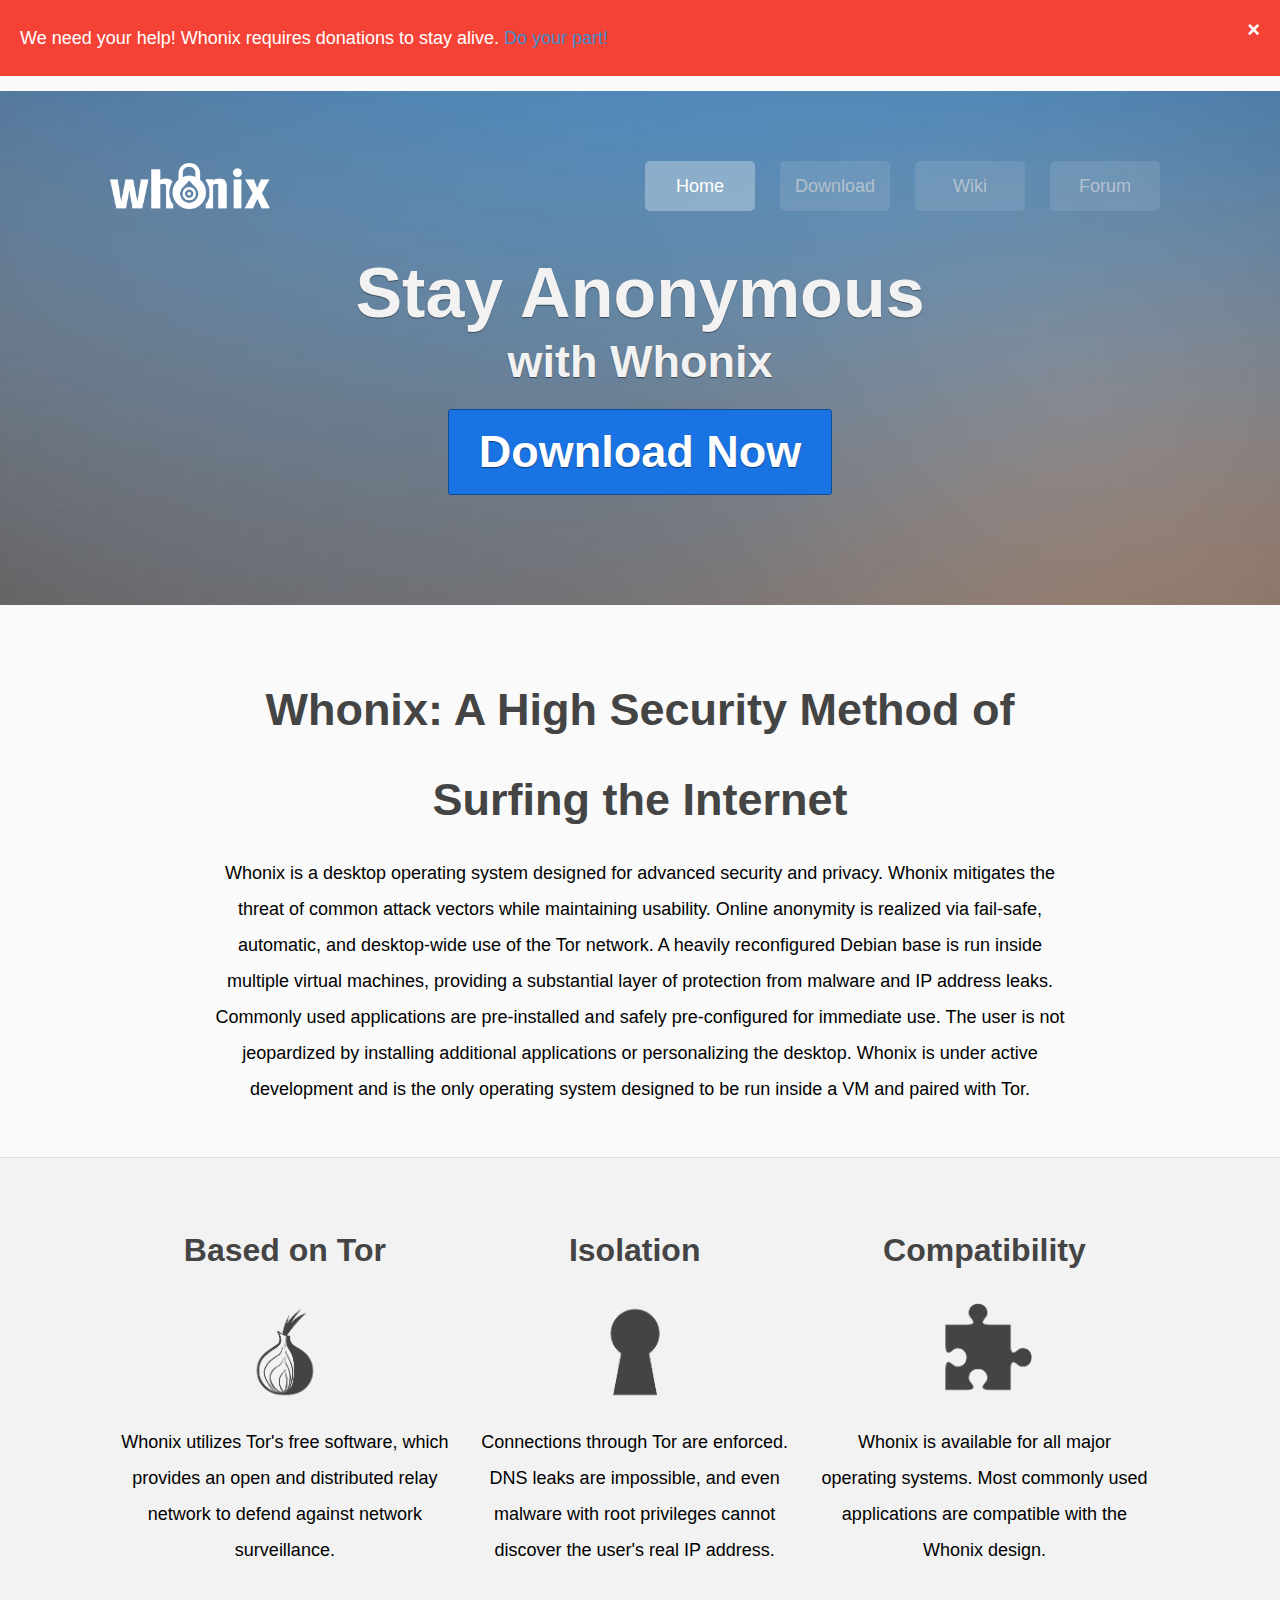
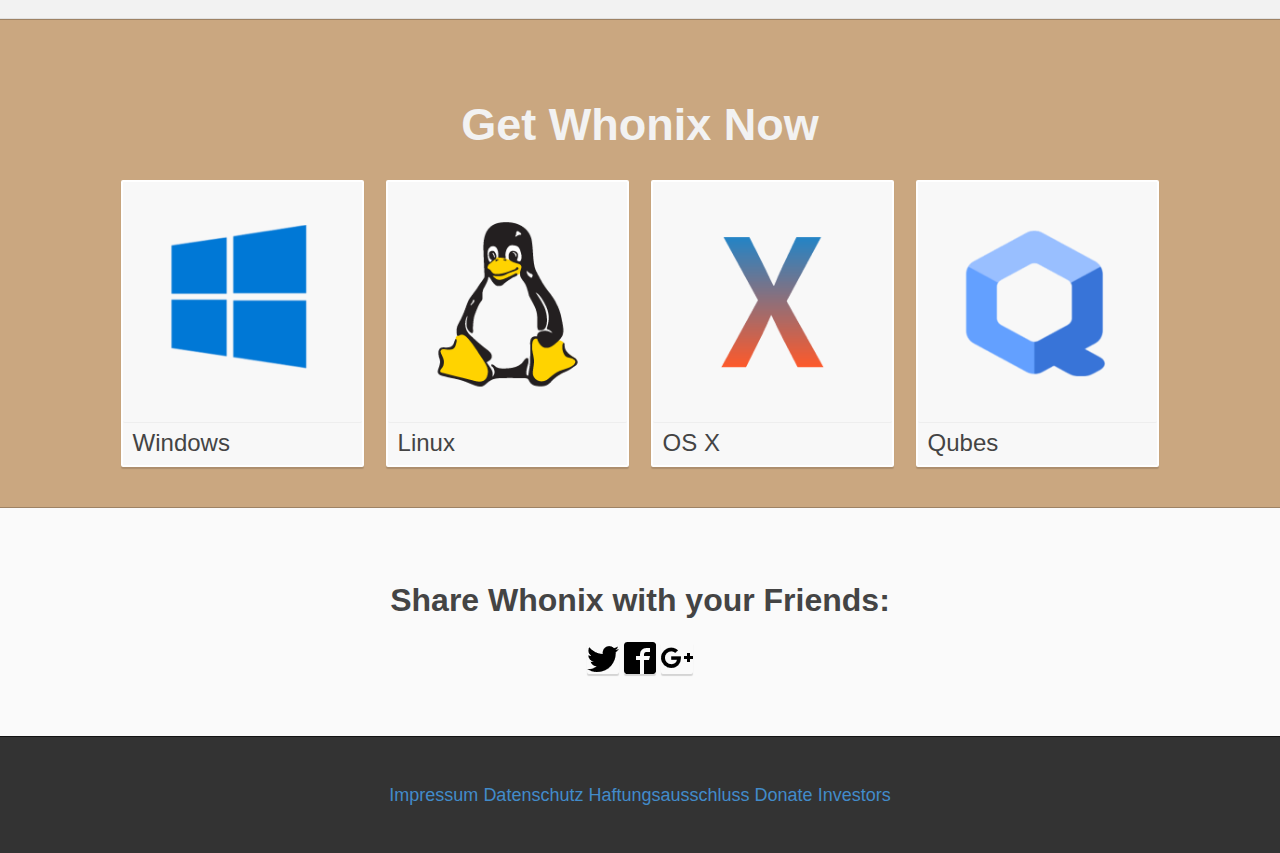
==== index.html @ 8bc7c4fb "Add files via upload" ====
<!DOCTYPE html>
<html lang="en">
  <head>
    <meta charset="utf-8">
    <meta name="viewport" content="width=device-width, initial-scale=1.0">
    <meta name="description" content="">
    <meta name="author" content="">

    <title>Whonix</title>
    <link rel="shortcut icon" href="img/favicon.png">

    <!-- Bootstrap core CSS -->
    <link href="css/style.css" rel="stylesheet">
  </head>
  <body>

<div class="alert">
  <span class="closebtn" onclick="this.parentElement.style.display='none';">&times;</span> 
  	<strong>We need your help!</strong> Whonix requires donations to stay alive. <a href="https://www.whonix.org/wiki/Donate">Do your part!</a>
</div>

<section class="hero">
	<header>
  <div class="clearfix">
    <h1><a href="/" class="cc-active"><img width="160" src="img/Whonix_Logo.png" alt="Whonix"></a></h1>

    <nav>
      <ul>
        <li><a href="/" class="cc-active">Home</a></li>
        <li><a href="download/index.html">Download</a></li>
        <li><a href="wiki/Main_Page">Wiki</a></li>
        <li><a href="https://forums.whonix.org/">Forum</a></li>
      </ul>
    </nav>
  </div>
</header>

	<div class="container">
		<h1 class="editable">Stay Anonymous</h1>
		<h2 class="editable">with Whonix<p><a href="/download" class="button">Download Now</a></p></h2>
	</div>
</section>

<section>
	<div class="container subheader">
		<h2 class="editable">Whonix: A High Security Method of Surfing the Internet</h2>
		<p style="color: #000000;" class="editable">Whonix is a desktop operating system designed for advanced security and privacy. Whonix mitigates the threat of common attack vectors while maintaining usability. Online anonymity is realized via fail-safe, automatic, and desktop-wide use of the Tor network. A heavily reconfigured Debian base is run inside multiple virtual machines, providing a substantial layer of protection from malware and IP address leaks. Commonly used applications are pre-installed and safely pre-configured for immediate use. The user is not jeopardized by installing additional applications or personalizing the desktop. Whonix is under active development and is the only operating system designed to be run inside a VM and paired with Tor.</p>
	</div>
</section>

<section class="alternate-section">
	<div class="container thirds">
		<div>
			<h3 class="editable">Based on Tor</h3>
			<img width="120" height="200" src="img/Whonix_Tor.png" class="editable with-transparency" alt="Based on Tor">
			<p style="color: #000000;">Whonix utilizes Tor's free software, which provides an open and distributed relay network to defend against network surveillance.</p>
		</div>
		<div>
			<h3 class="editable">Isolation</h3>
			<img width="120" height="200" src="img/Whonix_Isolation.png" class="editable with-transparency" alt="Leak impossibility">
			<p style="color: #000000;">Connections through Tor are enforced. DNS leaks are impossible, and even malware with root privileges cannot discover the user's real IP address.</p>
		</div>
		<div>
			<h3 class="editable">Compatibility</h3>
			<img width="120" height="200" src="img/Whonix_Combatibility.png" class="editable with-transparency" alt="Live website in no time at all">
			<p style="color: #000000;">Whonix is available for all major operating systems. Most commonly used applications are compatible with the Whonix design.</p>
		</div>
	</div>
</section>

<section class="bright-section">
	<div class="container">
		<h2 class="editable">Get Whonix Now</h2>

		<div class="quad clearfix">
			<div>
				<div class="portfolio-block">
					<a href="/wiki/Windows"><img width="350" height="200" src="img/win10.png" alt="Windows" class="editable"></a>
					<h4 class="editable">Windows</h4>
				</div>
			</div>

			<div>
				<div class="portfolio-block">
					<a href="/wiki/VirtualBox"><img width="350" height="150" src="img/Whonix_Linux.png" alt="Linux" class="editable"></a>
					<h4 class="editable">Linux</h4>
				</div>
			</div>

			<div>
				<div class="portfolio-block">
					<a href="/wiki/VirtualBox"><img width="350" height="150" src="img/Whonix_OSX.png" alt="osx" class="editable"></a>
					<h4 class="editable">OS X</h4>
				</div>
			</div>

			<div>
				<div class="portfolio-block">
					<a href="https://www.qubes-os.org/doc/whonix/install/"><img width="350" height="200" src="img/qubes.png" alt="Qubes" class="editable"></a>
					<h4 class="editable">Qubes</h4>
				</div>
			</div>
		</div>
	</div>
</section>


	<section>
		<div class="container subheader">
			<h3>Share Whonix with your Friends:</h3>
			<p><a href="https://twitter.com/intent/tweet?url=https://www.whonix.org&text=&via=Whonix"><img src="img/twitter.png" class="editable"></a><a> </a><a href="https://facebook.com/sharer.php?u=https://www.whonix.org"><img src="img/facebook2.png" class="editable"></a><a> </a><a href="https://plus.google.com/share?url=https://www.whonix.org"><img src="img/google-plus.png" class="editable"></a></p>
		</div>
	</section>

    <footer>
		<div class="container">
			<p><a href="https://www.whonix.org/wiki/Impressum">Impressum</a><a> </a><a href="https://www.whonix.org/wiki/Datenschutz">Datenschutz</a><a> </a><a href="https://www.whonix.org/wiki/Haftungsausschluss">Haftungsausschluss</a><a> </a><a href="https://www.whonix.org/wiki/Donate">Donate</a><a> </a><a href="https://www.whonix.org/wiki/Investors">Investors</a></p>
		</div>
    </footer>
  </body>
</html>
---- css/style.css ----
html, body {
	line-height: 2;
	margin: 0;
	padding: 0;
	background: #fafafa;
}

html, body, input, textarea, select {
	font-family: 'Raleway', sans-serif;
	color: #444;
	font-weight: 300;
	font-size: 18px;
}

h1,
h2,
h3 {
	margin-top: 20px;
	margin-bottom: 10px;
}

h4,
h5,
h6 {
	margin-top: 10px;
	margin-bottom: 10px;
	font-weight: 400;
}

h1 {
	display: none;
	font-size: 70px;
	font-weight: 900;
}

h2 {
	font-size: 45px;
}

h3 {
	font-size: 32px;
}

h4 {
	font-size: 24px;
}

h5 {
	font-size: 18px;
}

h6 {
	font-size: 12px;
}

img, .portfolio-block {
	max-width: 100%;
	height: auto;

	-webkit-border-radius: 2px;
	   -moz-border-radius: 2px;
		    border-radius: 2px;

	-webkit-box-shadow: 0px 2px 1px 0px rgba(0, 0, 0, 0.15);
	   -moz-box-shadow: 0px 2px 1px 0px rgba(0, 0, 0, 0.15);
	        box-shadow: 0px 2px 1px 0px rgba(0, 0, 0, 0.15);
}

.portfolio-block img,
img.with-transparency {
	-webkit-box-shadow: none;
	   -moz-box-shadow: none;
	        box-shadow: none;
}

p {
	margin: 0 0 10px;
}

a {
	-webkit-transition: all ease 150ms;
	-moz-transition: all ease 150ms;
	-o-transition: all ease 150ms;
	transition: all ease 150ms;
	color: #428bca;
	text-decoration: none;
}

a:hover,
a:focus {
	color: #2a6496;
	text-decoration: underline;
}

.container {
	width: 90%;
	max-width: 1060px;
	margin: 0 auto 0;
}

.clearfix:before,
.clearfix:after,
.container:before,
.container:after {
	content: " ";
	display: table;
}

.clearfix:after,
.container:after {
	clear: both;
}

header {
	padding-bottom: 40px;
}

header img {
	-webkit-border-radius: none;
	   -moz-border-radius: none;
		    border-radius: none;

	-webkit-box-shadow: none;
	   -moz-box-shadow: none;
	        box-shadow: none;
}

header h1, header ul, header li {
	font-size: 1em;
	margin: 0;
	padding: 0;
	list-style: none;
	text-align: center;
}

header h1 a {
	height: 46px;
	line-height: 0;
	display: block;
	padding: 10px 0;

	background-color: #61778D;
	background-color: rgba(0, 0, 0, 0.2);
}

nav {
	border-bottom: 1px solid #61778D;
	border-color: rgba(255,255,255,0.4);
}

nav li {
	font-size: 1em;
	margin: 0;
}

nav ul, nav li {
	margin: 0;
	padding: 0;
	list-style: none;
	text-align: center;
}

nav a {
	height: 50px;
	line-height: 50px;
	display: block;
	padding: 0px;
	text-decoration: none;
	color: #b3c1ce;
	background-color: #7691aa;
	background-color: rgba(255,255,255,0.1);
	font-weight: 400;
}

nav a:hover {
	color: #d9e0e6;
	text-decoration: none;
	background-color: #7e95aa;
	background-color: rgba(255,255,255,0.15);
}

nav a.cc-active,
nav a:active {
	background-color: #859bb1;
	background-color: rgba(255,255,255,0.3);
	color: #fff;
}

.hero, .bright-section {
	background: #caa780 url('../img/bright-background.jpg') no-repeat bottom center fixed;
	-webkit-background-size: cover;
	-moz-background-size: cover;
	-o-background-size: cover;
	background-size: cover;
	color: #f2f2f2;
	text-align: center;
}

.bright-section {
	border-top: 1px solid #9E8264;
	border-bottom: 1px solid #9E8264;
}

.hero {
	background-color: #70757e;
	background-image: url('../img/hero-background.jpg');
	padding: 0 0 80px 0;
}

.hero h1, .hero h2 {
	display: block;
	line-height: 1.2;
	margin: 0;
	text-shadow: 0px 1px 1px rgba(0, 0, 0, 0.44);
}

.thin-hero {
	padding: 0 0 30px 0;
}

.subheader {
	text-align: center;
	max-width: 850px;
}

.alternate-section {
	background: #f2f2f2;
	border-top: 1px solid #e0e0e0;
	border-bottom: 1px solid #e0e0e0;
}

.portfolio-block {
	background: #F8F8F8;
	border: 2px solid #FFF;
	color: #444;
	line-height: 1;
	text-align: left;
    padding-bottom: 5px;
    max-width: 350px;
    margin: 0 auto;
}

.portfolio-block img {
	border-bottom: 1px solid #EEE;
}

.portfolio-block h4,
.portfolio-block p {
	padding: 5px 10px;
	line-height: 1;
	margin: 0;
}

.see-more {
	text-align: right;
	margin: 20px 1% 10px;
}

.see-more a {
	padding: 10px;
	color: #E0E0E0;
}

.staff-profile img {
	float: left;
	margin: 10px 15px 5px 0;
}

iframe {
  background: #e5e3df;
  border: 1px solid #9e9d9a;
  width: 100%;
  overflow:hidden;
  margin: 0;
}

footer {
	background: #333333;
	border-top: 1px solid #131313;
}

footer p {
	text-align: center;
	margin: 0;
	color: #888;
}

footer .copyright {
	float: left;
}

.thirds > div, .halves > div,
.staff-profile + .staff-profile {
	margin-top: 20px;
}

section, footer {
	padding: 15px 0;
}

form label {
	display: none;
}

form .container {
	max-width: 800px;
}

input[type="text"],
input[type="email"],
input[type="submit"],
.button,
textarea {
	margin: 20px 0;
	padding: 15px;
	display: block;
	width: 100%;
	box-sizing: border-box;
	-webkit-border-radius: 3px;
	   -moz-border-radius: 3px;
		    border-radius: 3px;
}

input[type="text"],
input[type="email"],
textarea {
	background: #f5f5f5;
	border: 1px solid #bbb;
}

input[type="submit"],
.button {
	background: #1a73e2;
	color: #fff;
	border: 1px solid #114c95;
	cursor: pointer;
}

input[type="submit"]:hover,
.button:hover {
	text-decoration: none;
	color: #ddd;
}

input[type="submit"]:active,
.button:active {
	background: #115FC0;
}

textarea {
	min-height: 170px;
}

@media only screen and (min-width: 725px) {

	.thin-hero {
		padding: 0 0 40px 0;
	}

	header h1 a {
		padding: 2px 0;
		background: none;
	}

	header {
		padding-top: 70px;
		width: 90%;
		max-width: 1060px;
		margin: 0 auto 0;
	}

	header h1 {
		float: left;
	}

	nav {
		text-align: center;
		float: right;
		border: 0;
	}

	nav li {
		width: 110px;
		margin: 0 10px;
		display: inline-block;
	}

	nav a {
		-webkit-border-radius: 5px;
		   -moz-border-radius: 5px;
			    border-radius: 5px;
	}
}

@media only screen and (min-width: 800px) {

	input[type="submit"], .button {
		width: auto;
	}

	.button {
		display: inline-block;
		padding: 15px 30px;
	}

	input[type="submit"] {
		float: right;
		margin: 0;
	}

	section, footer {
		padding: 40px 0;
	}

	.left-column, .right-column {
		width: 64%;
	}

	.right-column {
		width: 31%;
		margin: 0 0 0 5%;
	}

	.thirds + .thirds,
	.halves + .halves,
	.thirds + .halves,
	.halves + .thirds {
		margin-top: 20px;
	}

	.thirds > div, .halves > div, .full {
		text-align: center;
		margin: 0 1%;
	}

	.thirds > div, .halves > div,
	.left-column, .right-column {
		float: left;
	}

	.thirds > div {
		width: 31%;
	}

	.quad + .quad,
	.halves + .halves,
	.quad + .halves,
	.halves + .quad {
		margin-top: 20px;
	}

	.quad > div, .halves > div, .full {
		text-align: center;
		margin: 0 1%;
	}

	.quad > div, .halves > div,
	.left-column, .right-column {
		float: left;
	}

	.quad > div {
		width: 23%;
	}

	.halves > div {
		width: 48%;
	}

	.full > div {
		width: 98%;
	}
}

}

.go-top {
	position: fixed;
	bottom: 2em;
	right: 2em;
	text-decoration: none;
	color: blue;
	background-color: rgba(0, 0, 0, 0.4);
	font-size: 12px;
	padding: 1em;
}

.go-top:hover {
	background-color: rgba(0, 0, 0, 0.8);
}

.alert {
    padding: 20px;
    background-color: #f44336; /* Red */
    color: white;
    margin-bottom: 15px;
}

.closebtn {
    margin-left: 15px;
    color: white;
    font-weight: bold;
    float: right;
    font-size: 22px;
    line-height: 20px;
    cursor: pointer;
    transition: 0.3s;
}

.closebtn:hover {
    color: black;
}

#pay_h_section {
	padding-bottom: 0px;
}

#pay_h2_section {
	padding-bottom: 0px;
	padding-top: 0px;
}

#pay_cont_1_section {
	padding-top: 0px;
	padding-bottom: 25px;
}

#pay_h {
    max-width: 650px;
	text-align: left;
}

#pay_h > h3 {
    margin-bottom: 1;
	line-height: initial;
	}

#pay_h > p {
	font-size: 16px;
}

#pay_cont_1 {
    max-width: 650px;
	text-align: left;
	border: 1px solid rgba(0,0,0,0.2);
}

#pay_cont_1 > .c_0 > h4 {
    margin-bottom: 10px;
	margin-top: 0px;
	line-height: initial;
}

#pay_cont_1 > .c_0 > p {
	font-size: 16px;
}

.c_0 {
	font-size: 17px;
	padding: 20px;
	padding-bottom: 55px;
}

#pay_cont_2 {
    max-width: 550px;
}

#slider {
	width: 480px;
    height: 3px;
    background: #0b0;
}

#slider-range-min
{
	width: 480px;
    height: 3px;
    background: #bbb;
}

#span_1 {
	left: 0%; 
	border: 7px solid #0b0;
    background: #0b0;
    font-weight: normal;
    color: #0b0;
	top: -.5em;
    margin-left: -.3em;
	position: absolute;
    z-index: 1;
    width: 0.4em;
    height: 0.4em;
    cursor: default;
    -ms-touch-action: none;
    touch-action: none;
	border-radius: 13px;
}

#span_2 {
	left: 100%; 
	border: 7px solid #bbb;
    background: #bbb;
    font-weight: normal;
    color: #0b0;
	top: -.5em;
    margin-left: -.3em;
	position: absolute;
    z-index: 1;
    width: 0.4em;
    height: 0.4em;
    cursor: default;
    -ms-touch-action: none;
    touch-action: none;
	border-radius: 13px;
}

#amount {
    width: 90px;
	margin: -23px 5px;
	float: right;
	    padding: 9px;
	    background: #fff;
		border: 1px solid #ddd; 
		color:#000; 
		font-weight:bold;
	
}

#amount_1  {
background: #f5f5f5;
width: 90px;
	margin: -2px 5px;
	float: ;
	    padding: 5px;
	    background: none;
		border: 0px solid #ddd; 
		color:#fff; 
		font-weight:bold;
		font-size: 22px;
	
}

.c_1 {
	background: #34495e;
	color: #fff;
	    padding-top: 25px;
    padding-bottom: 20px;
}


#c_1_0 {
margin: 0px;
    width: 120px;
    padding-left: 295px;
    font-size: 15px;
    float: left;
}	

#c_1_2 {
	padding-left: 40px;
    padding-right: 40px;
    background: #469d3b;
    padding-top: 9px;
    padding-bottom: 9px;
    position: relative;
    margin-top: -41px;
    margin-right: 26px;
    font-weight: 600;
    color: #eeeeee;
    font-size: 21px;
    border-radius: 6px;
	}

#pay_cont_3

{
    max-width: 650px;
	text-align: left;
}

#pay_cont_3 > p
{
	padding-left: 45px;
	}
	
	#pay_cont_3 > hr
{
	margin-top: 25px;
	}
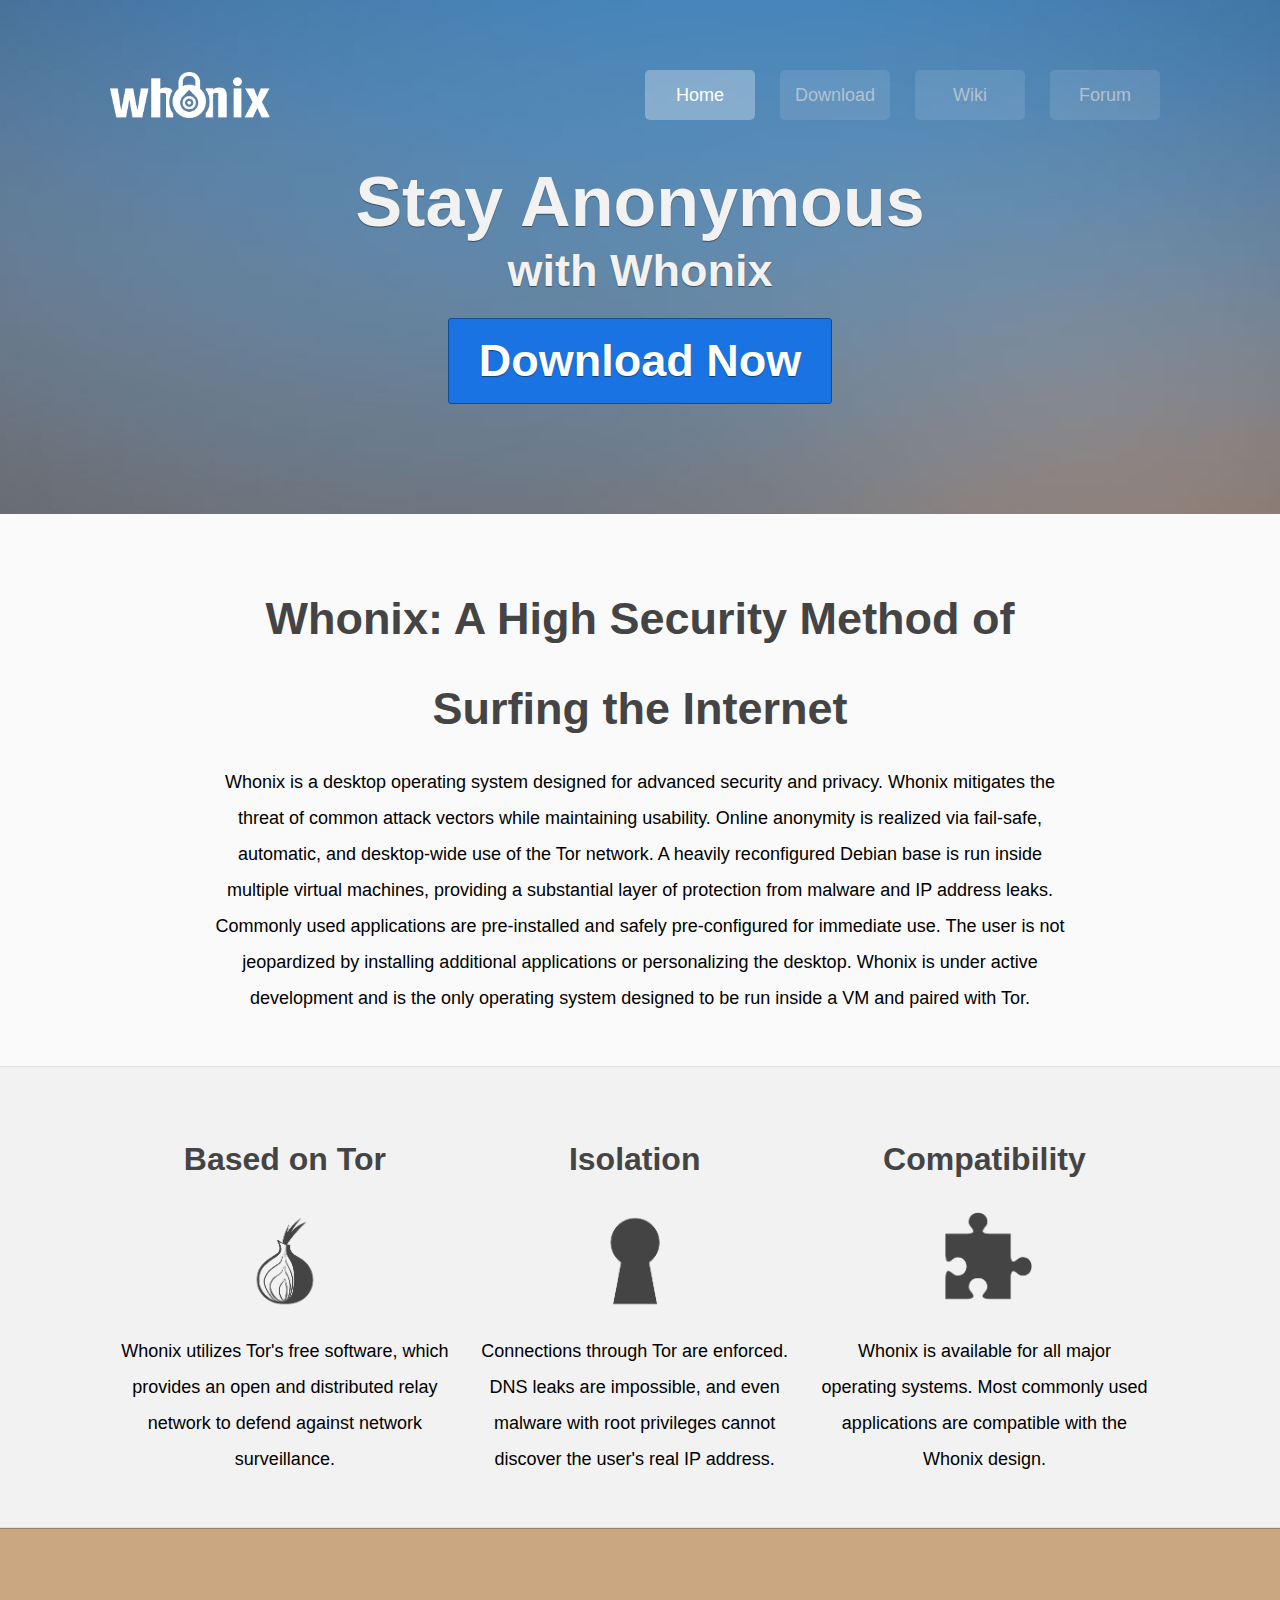
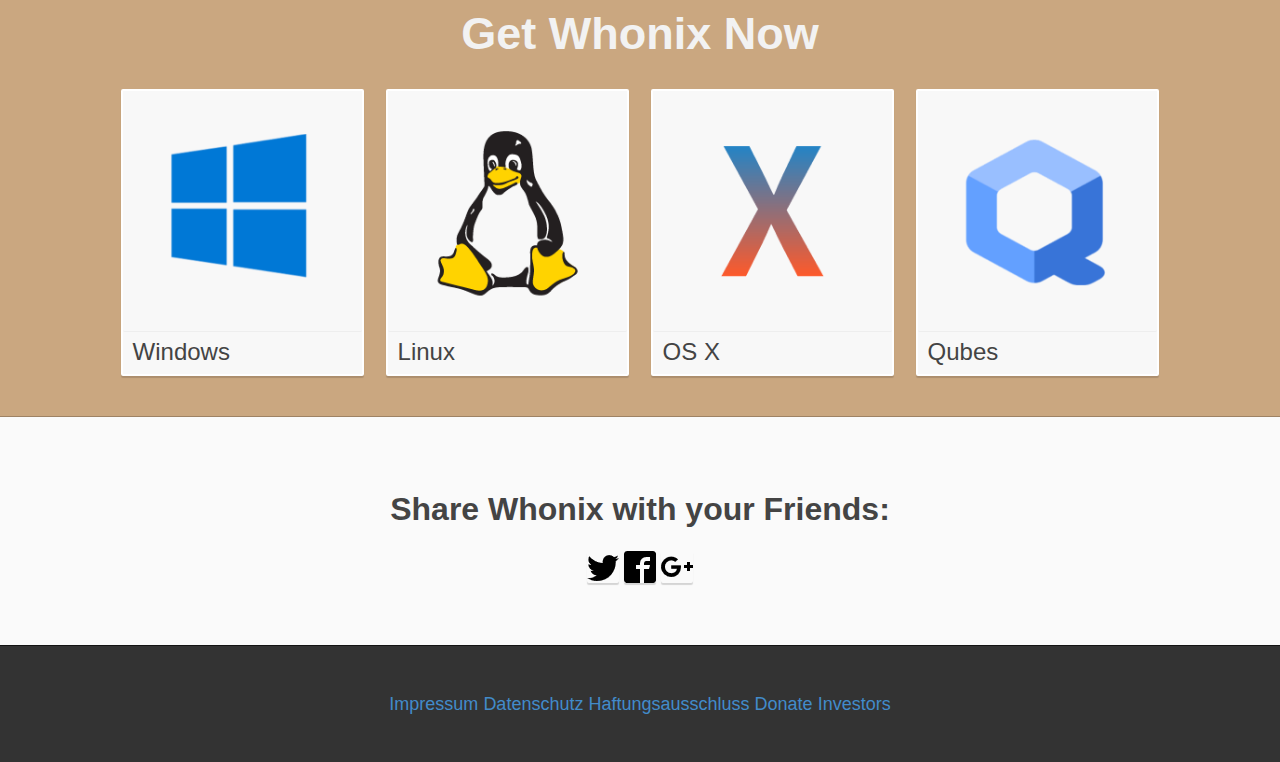
==== commit 471900c3: "Add files via upload" ====
--- a/index.html
+++ b/index.html
@@ -14,10 +14,7 @@
   </head>
   <body>
 
-<div class="alert">
-  <span class="closebtn" onclick="this.parentElement.style.display='none';">&times;</span> 
-  	<strong>We need your help!</strong> Whonix requires donations to stay alive. <a href="https://www.whonix.org/wiki/Donate">Do your part!</a>
-</div>
+
 
 <section class="hero">
 	<header>
@@ -37,7 +34,7 @@
 
 	<div class="container">
 		<h1 class="editable">Stay Anonymous</h1>
-		<h2 class="editable">with Whonix<p><a href="/download" class="button">Download Now</a></p></h2>
+		<h2 class="editable">with Whonix<p><a href="/whonix/download/pay.html" class="button">Download Now</a></p></h2>
 	</div>
 </section>
 
@@ -75,28 +72,28 @@
 		<div class="quad clearfix">
 			<div>
 				<div class="portfolio-block">
-					<a href="/wiki/Windows"><img width="350" height="200" src="img/win10.png" alt="Windows" class="editable"></a>
+					<a href="/whonix/download/pay.html"><img width="350" height="200" src="img/win10.png" alt="Windows" class="editable"></a>
 					<h4 class="editable">Windows</h4>
 				</div>
 			</div>
 
 			<div>
 				<div class="portfolio-block">
-					<a href="/wiki/VirtualBox"><img width="350" height="150" src="img/Whonix_Linux.png" alt="Linux" class="editable"></a>
+					<a href="/whonix/download/pay.html"><img width="350" height="150" src="img/Whonix_Linux.png" alt="Linux" class="editable"></a>
 					<h4 class="editable">Linux</h4>
 				</div>
 			</div>
 
 			<div>
 				<div class="portfolio-block">
-					<a href="/wiki/VirtualBox"><img width="350" height="150" src="img/Whonix_OSX.png" alt="osx" class="editable"></a>
+					<a href="/whonix/download/pay.html"><img width="350" height="150" src="img/Whonix_OSX.png" alt="osx" class="editable"></a>
 					<h4 class="editable">OS X</h4>
 				</div>
 			</div>
 
 			<div>
 				<div class="portfolio-block">
-					<a href="https://www.qubes-os.org/doc/whonix/install/"><img width="350" height="200" src="img/qubes.png" alt="Qubes" class="editable"></a>
+					<a href="/whonix/download/pay.html"><img width="350" height="200" src="img/qubes.png" alt="Qubes" class="editable"></a>
 					<h4 class="editable">Qubes</h4>
 				</div>
 			</div>
--- a/css/style.css
+++ b/css/style.css
@@ -494,6 +494,7 @@
     background-color: #f44336; /* Red */
     color: white;
     margin-bottom: 15px;
+	display: none;
 }
 
 .closebtn {
